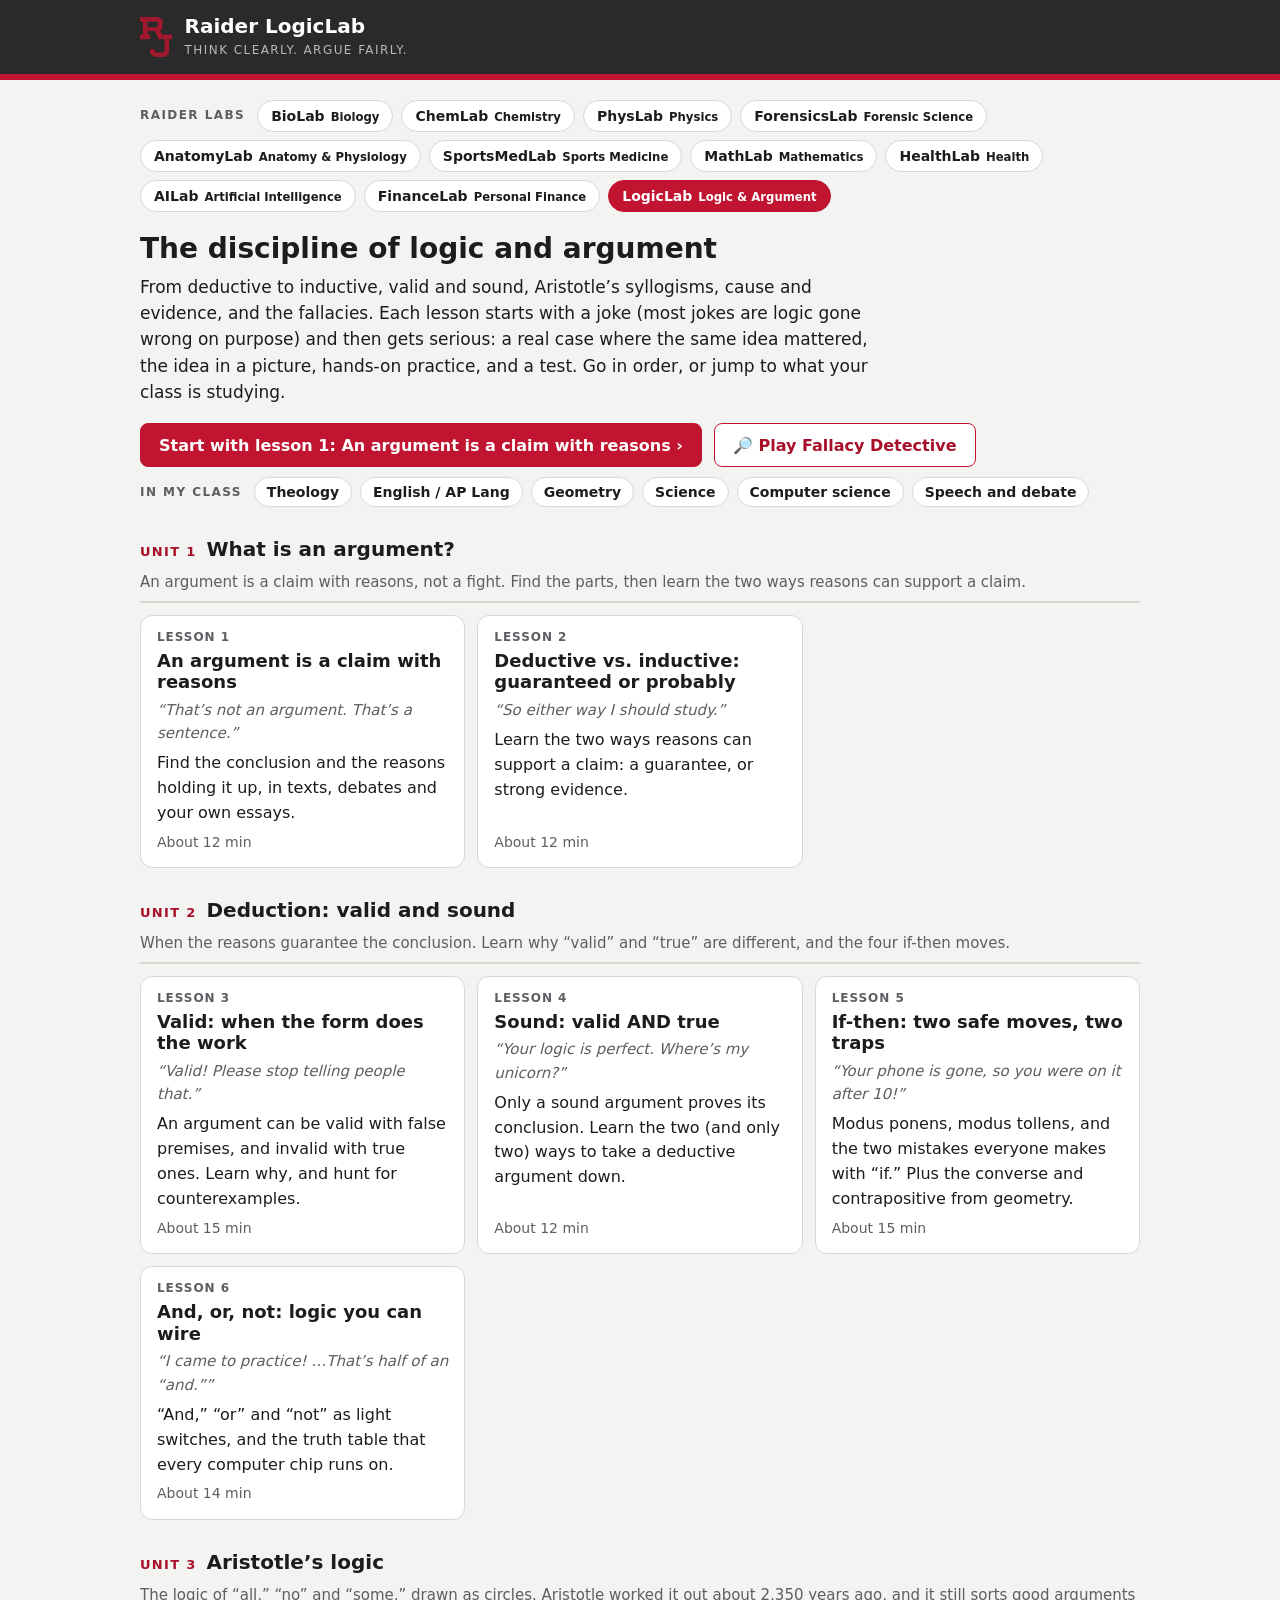
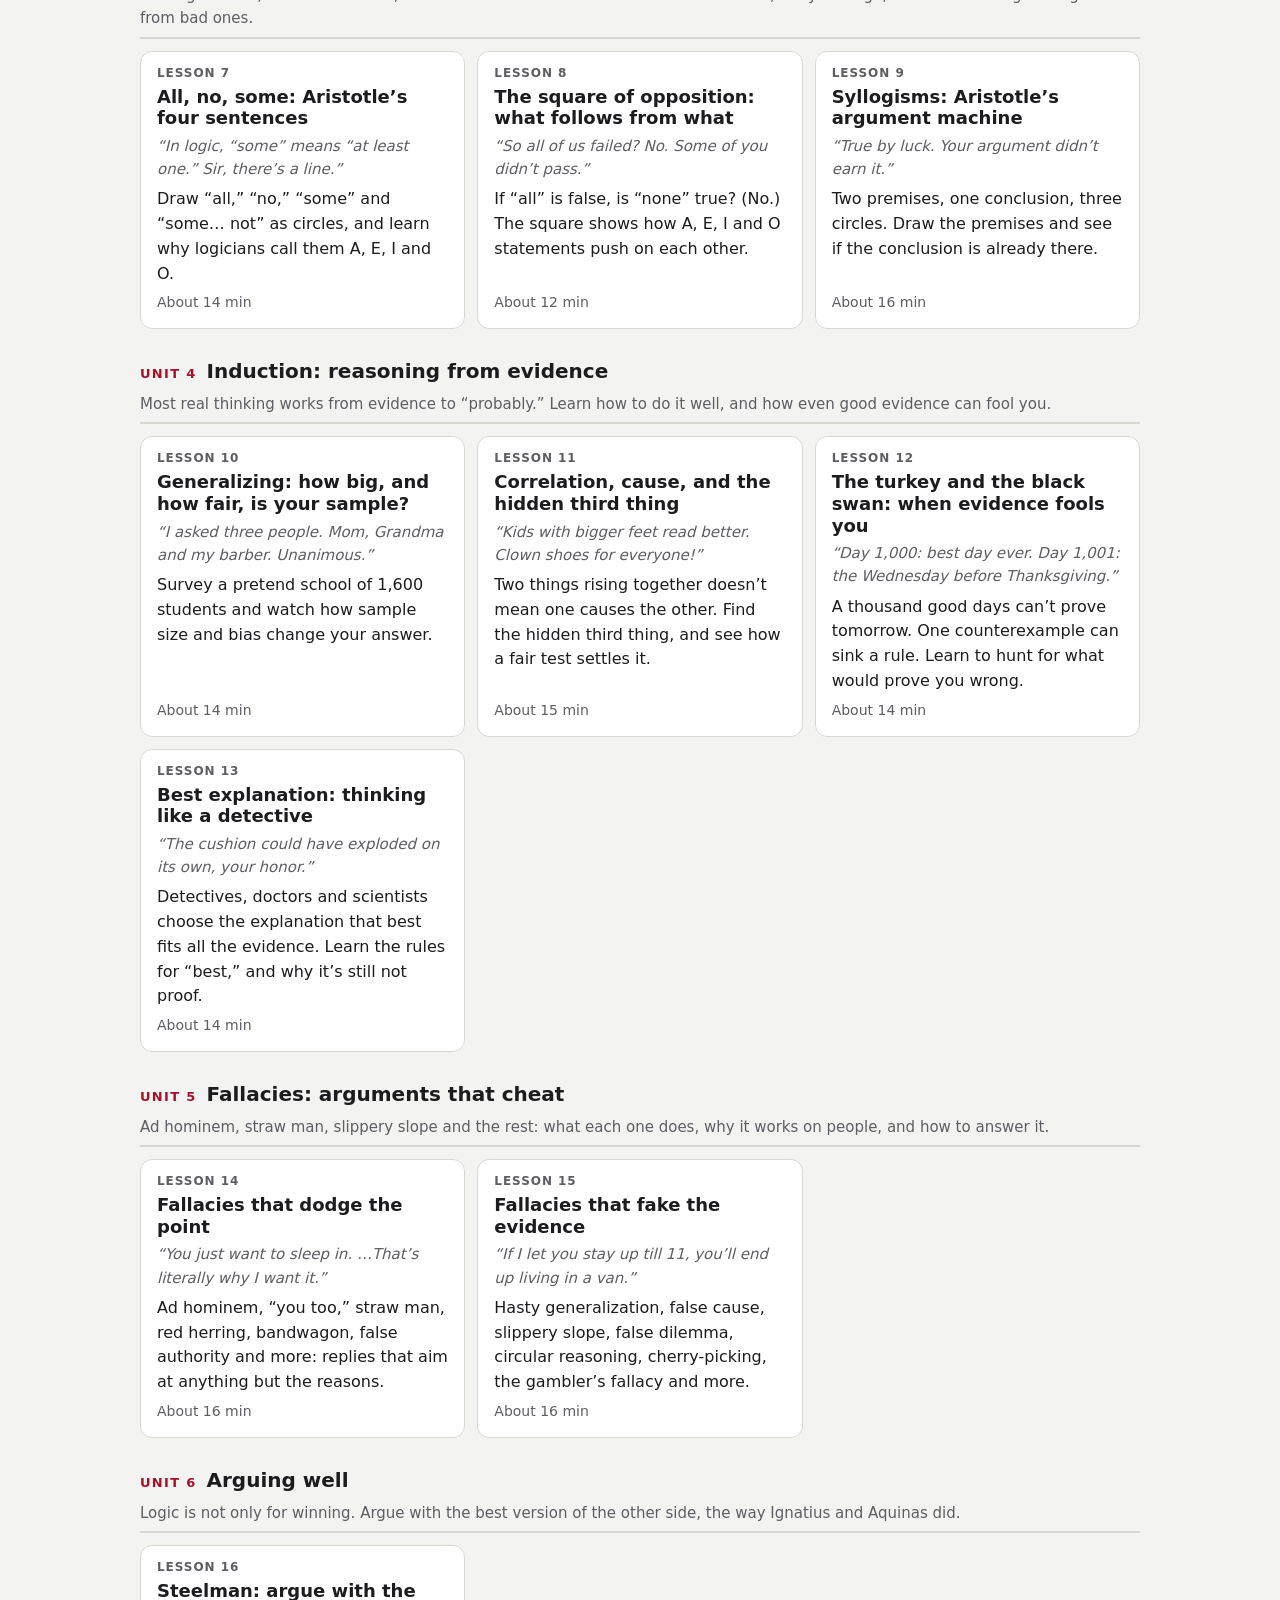
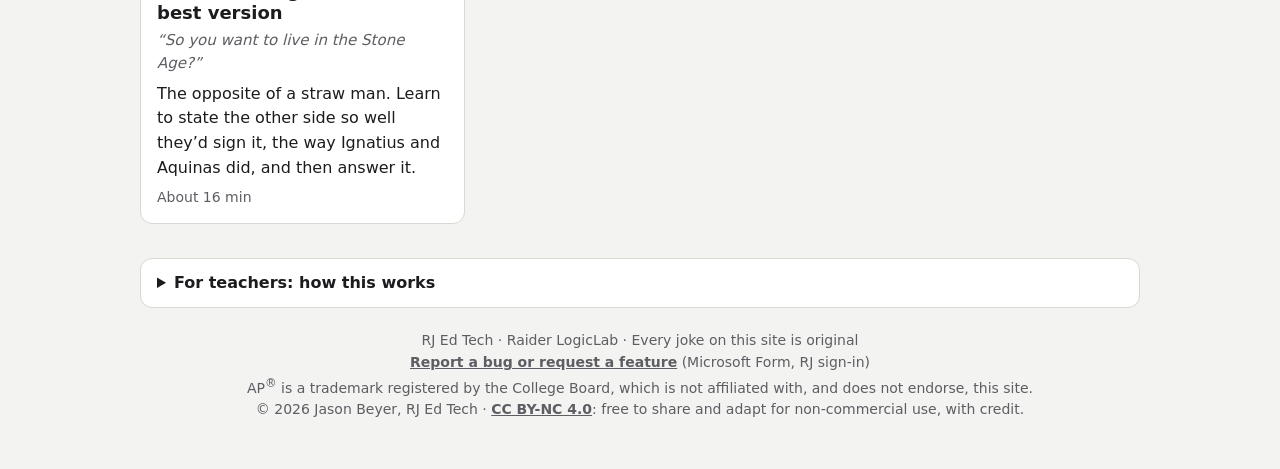
==== index.html @ 4950a5c8 "Raider LogicLab: 16 lessons in logic and argument, plus Fallacy Detective Deductive and inductive re" ====
<!DOCTYPE html>
<html lang="en">
<head>
<meta charset="utf-8">
<meta name="viewport" content="width=device-width, initial-scale=1, viewport-fit=cover">
<title>Raider LogicLab</title>
<meta name="description" content="Logic and argument for RJ students: deductive and inductive reasoning, validity and soundness, Aristotle's syllogisms, and the fallacies, each taught through an original joke.">
<link rel="icon" href="favicon.ico" sizes="any">
<link rel="icon" href="favicon.svg" type="image/svg+xml">
<link rel="apple-touch-icon" href="apple-touch-icon.png">
<link rel="stylesheet" href="kit/lesson-kit.css?v=202611191948">
<link rel="stylesheet" href="logic.css?v=202611191948">
</head>
<body>
<header class="rj-masthead">
  <div class="hl">
    <img class="rj-mark" src="[data-uri]" alt="RJ">
    <div>
      <h1><a href="./">Raider LogicLab</a></h1>
      <p class="tagline">Think clearly. Argue fairly.</p>
    </div>
  </div>
</header>
<main class="wrap">
<nav class="labs" aria-label="Raider Labs"><span class="labs-l">Raider Labs</span><a href="https://rjedtech.github.io/Raider-BioLab/">BioLab <small>Biology</small></a><a href="https://rjedtech.github.io/Raider-ChemLab/">ChemLab <small>Chemistry</small></a><a href="https://rjedtech.github.io/Raider-PhysLab/">PhysLab <small>Physics</small></a><a href="https://rjedtech.github.io/Raider-ForensicsLab/">ForensicsLab <small>Forensic Science</small></a><a href="https://rjedtech.github.io/Raider-AnatomyLab/">AnatomyLab <small>Anatomy &amp; Physiology</small></a><a href="https://rjedtech.github.io/Raider-SportsMedLab/">SportsMedLab <small>Sports Medicine</small></a><a href="https://rjedtech.github.io/Raider-MathLab/">MathLab <small>Mathematics</small></a><a href="https://rjedtech.github.io/Raider-HealthLab/">HealthLab <small>Health</small></a><a href="https://rjedtech.github.io/Raider-AILab/">AILab <small>Artificial Intelligence</small></a><a href="https://rjedtech.github.io/Raider-FinanceLab/">FinanceLab <small>Personal Finance</small></a><a href="https://rjedtech.github.io/Raider-LogicLab/" aria-current="page">LogicLab <small>Logic &amp; Argument</small></a></nav>
<section id="home">
  <div class="home-head">
    <h2>The discipline of logic and argument</h2>
    <p class="lede">From deductive to inductive, valid and sound, Aristotle’s syllogisms, cause and evidence, and the fallacies. Each lesson starts with a joke (most jokes are logic gone wrong on purpose) and then gets serious: a real case where the same idea mattered, the idea in a picture, hands-on practice, and a test. Go in order, or jump to what your class is studying.</p>
  </div>
  <div id="home-body"></div>
</section>
<details class="notes" id="notes">
  <summary>For teachers: how this works</summary>
  <div class="cols">
    <div>
      <h4>Every lesson has the same five parts</h4>
      <p><b>1. The joke</b> opens with a short original joke that is a logic mistake (or a logic trick) on purpose. <b>2. Learn it</b> shows the idea in a picture that changes with each step. <b>3. Try it</b> has students do it: take an argument apart, hunt for a counterexample, shade a Venn diagram, survey a pretend school. <b>4. Why it matters</b> shows where they will meet it, and where logic meets philosophy and theology. <b>5. Test yourself</b> ends with Copy for Canvas.</p>
      <h4>Order</h4>
      <p>The 16 lessons build on each other. Lessons 1–5 are the core; after that, units can be taught on their own. <b>Fallacy Detective</b> mixes every fallacy with real-looking group chats, ads and arguments, including cases that look like fallacies but aren’t.</p>
    </div>
    <div>
      <h4>Assign it in Canvas</h4>
      <p>Link a lesson (each has its own address, like <code>lesson.html#validity</code>) in a Canvas page or assignment. At the end of Test yourself, students press <b>Copy for Canvas</b> and paste their result into a text-entry assignment.</p>
      <h4>Supports</h4>
      <p>🔊 Read aloud and Aa Easier reading are at the top of every lesson. “😕 This confused me” explains it another way before it asks (anonymously) what was confusing.</p>
      <h4>Privacy</h4>
      <p>Everything runs in the browser. There are no logins, and no student data leaves the device. An anonymous page counter (no cookies, no names) records which lessons are opened.</p>
    </div>
  </div>
</details>
<p class="foot">RJ Ed Tech · Raider LogicLab · Every joke on this site is original<br><a href="https://forms.cloud.microsoft/Pages/ResponsePage.aspx?id=4SwuQZc-CEClZjjFdYLisQzihhIB-7hPp9L3AOSeJONUOVJaVTVMOE9YMFNSVVM3TUNOOFVQR1pYTi4u&amp;rc59cb41123d3497584d2ca10cb9e1c54=%22Raider%20LogicLab%22" target="_blank" rel="noopener">Report a bug or request a feature</a> (Microsoft Form, RJ sign-in)<br>AP<sup>®</sup> is a trademark registered by the College Board, which is not affiliated with, and does not endorse, this site.<br>© 2026 Jason Beyer, RJ Ed Tech · <a href="https://creativecommons.org/licenses/by-nc/4.0/" target="_blank" rel="license noopener">CC BY-NC 4.0</a>: free to share and adapt for non-commercial use, with credit.</p>
</main>
<script src="kit/lesson-kit.js?v=202611191948"></script>
<script src="logic.js?v=202611191948"></script>
<script src="tools.js?v=202611191948"></script>
<script src="fallacies.js?v=202611191948"></script>
<script src="units.js?v=202611191948"></script>
<script src="lessons/01-argument.js?v=202611191948"></script>
<script src="lessons/02-dedind.js?v=202611191948"></script>
<script src="lessons/03-validity.js?v=202611191948"></script>
<script src="lessons/04-soundness.js?v=202611191948"></script>
<script src="lessons/05-ifthen.js?v=202611191948"></script>
<script src="lessons/06-connectives.js?v=202611191948"></script>
<script src="lessons/07-categorical.js?v=202611191948"></script>
<script src="lessons/08-square.js?v=202611191948"></script>
<script src="lessons/09-syllogism.js?v=202611191948"></script>
<script src="lessons/10-sample.js?v=202611191948"></script>
<script src="lessons/11-cause.js?v=202611191948"></script>
<script src="lessons/12-blackswan.js?v=202611191948"></script>
<script src="lessons/13-bestexplanation.js?v=202611191948"></script>
<script src="lessons/14-relevance.js?v=202611191948"></script>
<script src="lessons/15-evidence.js?v=202611191948"></script>
<script src="lessons/16-steelman.js?v=202611191948"></script>
<script>LL.home("#home-body");</script>
<!-- Anonymous page-view count (GoatCounter, rjedtech.goatcounter.com): no cookies, no personal data, no form contents.
     Each lesson (#id) counts as its own page; anything after = or @ in the address is never sent.
     A visit through the school's Securly filter (?scrlybrkr in the address) adds ?sd = school device; nothing else about the visitor is sent. -->
<script>
window.goatcounter={no_onload:true};
(function(){var last=null,tries=0;
function route(){var h=(location.hash||'').slice(1).split(/[=@?&]/)[0].replace(/[^A-Za-z0-9_-]/g,'').slice(0,40);return location.pathname.replace(/index\.html$/,'')+(h?'#'+h:'')+(/scrlybrkr/.test(location.search)?'?sd':'');}
function go(){var p=route();if(p===last)return;var g=window.goatcounter;if(!g||typeof g.count!=='function'){if(tries++<40)setTimeout(go,250);return;}last=p;try{g.count({path:p});}catch(e){}}
window.addEventListener('hashchange',go);if(document.readyState==='complete')go();else window.addEventListener('load',go);})();
</script>
<script data-goatcounter="https://rjedtech.goatcounter.com/count" async src="//gc.zgo.at/count.js"></script>
</body>
</html>
---- kit/lesson-kit.css ----
/* Raider Labs Lesson Kit v1 · styles. Uses the lab's own colors when it has them (--line, --accent...), else these. */
:root{
  --lk-ink:var(--ink,#16202a);--lk-muted:var(--muted,#5b6773);--lk-line:var(--line,#d6dde4);
  --lk-bg:var(--bg,#f5f7f9);--lk-surface:var(--surface,#fff);--lk-accent:var(--accent,#0b6e78);
  --lk-accent-soft:var(--accent-soft,#dcefef);--lk-good:var(--good,#1f7a3e);--lk-bad:var(--bad,#b3261e);--lk-warm:var(--warn,#9a5b00);
  --lk-mono:var(--f-mono,ui-monospace,Menlo,Consolas,monospace);--lk-body:var(--f-body,system-ui,-apple-system,"Segoe UI",sans-serif);--lk-display:var(--f-display,var(--lk-body))}
.lk-card{border:1px solid var(--lk-line);border-radius:12px;background:var(--lk-surface);padding:16px 18px;display:flex;flex-direction:column;gap:10px}
.lk-card p,.lk-card h3,.lk-card h4{margin:0}
.lk-eyebrow{font:700 .74rem var(--lk-display);letter-spacing:.06em;text-transform:uppercase;color:var(--lk-accent)}
.lk-muted{color:var(--lk-muted)}
.lk-row{display:flex;flex-wrap:wrap;gap:8px;align-items:center}
.lk-btn{font:600 .95rem var(--lk-body);border:1.5px solid var(--lk-accent);background:var(--lk-accent);color:#fff;border-radius:8px;padding:9px 16px;cursor:pointer;min-height:40px}
.lk-btn.ghost{background:var(--lk-surface);color:var(--lk-accent)}.lk-btn.small{padding:6px 12px;font-size:.88rem;min-height:34px}
.lk-btn:disabled{opacity:.55;cursor:default}.lk-btn:focus-visible,.lk-choice:focus-visible,.lk-cf:focus-visible,.lk-chip:focus-visible,.lk-link:focus-visible,.lk-sup:focus-visible{outline:3px solid var(--lk-accent);outline-offset:2px}
.lk-link{background:none;border:0;color:var(--lk-accent);font:inherit;text-decoration:underline;cursor:pointer;padding:0}
.lk-sup{font:600 .85rem var(--lk-body);border:1px solid var(--lk-line);background:var(--lk-surface);color:var(--lk-ink);border-radius:999px;padding:6px 12px;cursor:pointer;margin:0 6px 6px 0}
.lk-sup[aria-pressed=true]{border-color:var(--lk-accent);background:var(--lk-accent-soft)}
html.lk-easy body{letter-spacing:.02em;word-spacing:.08em;line-height:1.75}html.lk-easy .lk-card p,html.lk-easy .lk-note{max-width:62ch}
.lk-dialog{max-width:560px;border:1px solid var(--lk-line);border-radius:12px;padding:20px}
/* help-first This confused me */
.lk-cf{font:600 .85rem var(--lk-body);border:1px solid var(--lk-line);background:var(--lk-surface);color:var(--lk-muted);border-radius:999px;padding:5px 12px;cursor:pointer}
.lk-cfhelp{margin-top:8px;border:1.5px solid var(--lk-accent);background:var(--lk-accent-soft);border-radius:10px;padding:12px 14px;display:flex;flex-direction:column;gap:8px}
.lk-cfhelp p{margin:0}.lk-cfwhy{display:flex;flex-wrap:wrap;gap:6px;align-items:center;border-top:1px dashed var(--lk-line);padding-top:8px;font-size:.9rem}
.lk-chip{font:600 .82rem var(--lk-body);border:1px solid var(--lk-line);background:var(--lk-surface);border-radius:999px;padding:4px 10px;cursor:pointer}
/* number boxes */
.lk-num{font:700 1rem var(--lk-mono);width:8.5em;padding:7px 9px;border:1.5px solid var(--lk-line);border-radius:8px}
/* road map strip */
.lk-strip{display:flex;flex-wrap:wrap;align-items:stretch;gap:6px;border:1px solid var(--lk-line);border-radius:10px;padding:10px;background:var(--lk-bg)}
.lk-rs{flex:1 1 88px;min-width:84px;display:flex;flex-direction:column;align-items:center;gap:2px;padding:8px 6px;border-radius:8px;border:1.5px dashed var(--lk-line);background:var(--lk-surface);text-align:center}
.lk-rs.c{background:var(--lk-accent-soft)}.lk-rs.got{border-style:solid;border-color:var(--lk-good)}.lk-rs.now{border:2.5px solid var(--lk-accent);box-shadow:0 0 0 3px var(--lk-accent-soft)}
.lk-rsi{font-size:1.2rem;line-height:1}.lk-rsv{font:700 1rem var(--lk-mono)}.lk-rsu{font:600 .74rem var(--lk-mono);color:var(--lk-muted)}
.lk-rsb{display:block;width:100%;height:7px;border-radius:4px;background:var(--lk-line);overflow:hidden;margin-top:3px}.lk-rsb i{display:block;height:100%;background:var(--lk-warm)}
.lk-ra{display:flex;flex-direction:column;align-items:center;justify-content:center;flex:0 0 auto;min-width:46px}.lk-ra span{font:600 .72rem var(--lk-mono);color:var(--lk-muted);white-space:nowrap}.lk-ra b{font-size:1.2rem;color:var(--lk-muted)}
@media (max-width:560px){.lk-ra{min-width:30px}.lk-ra span{font-size:.66rem}.lk-rs{flex-basis:70px;min-width:68px}}
.lk-note{font-size:.92rem;margin:6px 0 0}
/* bars */
.lk-bars{display:flex;flex-direction:column;gap:6px}
.lk-brow{display:grid;grid-template-columns:4.6em 1fr;gap:8px;align-items:center}.lk-brow[hidden]{display:none}.lk-bl{font:700 .85rem var(--lk-display);color:var(--lk-muted)}
.lk-btrack{height:28px}.lk-bfill{display:flex;height:100%;border-radius:6px;overflow:hidden;border:1px solid var(--lk-line);min-width:3em;transition:width .6s}
.lk-bfill i{font:600 .76rem var(--lk-mono);font-style:normal;display:flex;align-items:center;justify-content:center;white-space:nowrap;overflow:hidden;color:#122;min-width:0}
/* stepper */
.lk-stepper{border:1px solid var(--lk-line);border-radius:10px;padding:10px 12px;background:var(--lk-bg);display:flex;flex-direction:column;gap:8px}
.lk-stage svg{width:100%;height:auto;display:block;max-width:680px;margin:0 auto}
.lk-stage .lk-focus{filter:drop-shadow(0 0 5px #f2b705) drop-shadow(0 0 2px #f2b705)}
.lk-steplabel{font-size:.95rem}.lk-tally{display:flex;flex-wrap:wrap;gap:6px 18px;font-size:.92rem}.lk-tally:empty{display:none}
/* why care, world */
.lk-whycare{border-left:4px solid var(--lk-accent);background:var(--lk-accent-soft);padding:10px 14px;border-radius:0 8px 8px 0;max-width:76ch}
.lk-world{display:grid;grid-template-columns:repeat(auto-fit,minmax(210px,1fr));gap:10px}
.lk-wcard{border:1px solid var(--lk-line);border-radius:10px;padding:12px;background:var(--lk-bg);display:flex;flex-direction:column;gap:6px}
.lk-wi{font-size:1.5rem;line-height:1}.lk-src{font-size:.8rem;color:var(--lk-muted)}
/* test yourself */
.lk-q{font-size:1.05rem}.lk-choices{display:flex;flex-direction:column;gap:6px}
.lk-choice{text-align:left;font:500 .98rem var(--lk-body);border:1.5px solid var(--lk-line);background:var(--lk-surface);border-radius:8px;padding:9px 12px;cursor:pointer;color:var(--lk-ink)}
.lk-choice.ok{border-color:var(--lk-good);background:#e7f4ea}.lk-choice.no{border-color:var(--lk-bad);background:#fbeaea}.lk-choice:disabled{cursor:default}
.lk-msg.ok{color:var(--lk-good)}.lk-msg.no{color:var(--lk-bad)}.lk-hint{border-left:3px solid var(--lk-warm);padding-left:10px}
@media (prefers-reduced-motion:reduce){.lk-bfill{transition:none}}
.lk-cvh{margin:10px 0 4px}.lk-cvn{display:flex;gap:8px;align-items:center;font-weight:600}.lk-cvn input{font:inherit;padding:4px 8px;border:1px solid var(--line,#ccc);border-radius:6px;background:transparent;color:inherit}.lk-cmsg{margin:6px 0 0;font-size:14px}
---- logic.css ----
/* Raider LogicLab · RJ Ed Tech · styles (Nov 2026)
   Same masthead, Raider Labs menu, fonts and theme colors as the other Raider Labs sites. */
:root{
  --bg:#f3f3f1; --card:#ffffff; --card2:#f7f7f5; --fg:#1c1c1f; --muted:#5d5d63; --line:#d8d8d3;
  --rj:#C11430; --rj-ink:#a8102a; --focus:#1f6feb; --good:#1b7339; --bad:#b3261e;
  --warn:#c27a00; --warn-ink:#6e4300; --warn-bg:#fff4dc;
  --font:"Segoe UI",system-ui,-apple-system,Roboto,"Helvetica Neue",Arial,sans-serif;
  --mono:"IBM Plex Mono",ui-monospace,Consolas,Menlo,monospace;
  /* drawing colors */
  --v-s:#2d6bd2; --v-s-fill:rgba(45,107,210,.10);
  --v-p:#d35a12; --v-p-fill:rgba(211,90,18,.10);
  --v-m:#1b8a5a; --v-m-fill:rgba(27,138,90,.10);
  --v-shade:#8b8b93; --v-x:#C11430; --v-ink:#26262b; --v-soft:#62626a;
  --ok-bg:#e3f2e7; --no-bg:#fbe4e2; --hl:#ffd23f;
  /* lesson kit picks these up */
  --ink:var(--fg); --surface:var(--card); --accent:#a8102a; --accent-soft:#fbe9ec;
  color-scheme:light;
}
@media (prefers-color-scheme: dark){:root:not([data-theme="light"]){
  --bg:#15161a; --card:#1d1f24; --card2:#24272d; --fg:#ececef; --muted:#a2a2aa; --line:#353840;
  --rj-ink:#ed516a; --focus:#6ea8ff; --good:#5cc27f; --bad:#f2827a; --warn:#f2b24c; --warn-ink:#f7cd86; --warn-bg:#33281a;
  --v-s:#6ea8ff; --v-s-fill:rgba(110,168,255,.14); --v-p:#ff9a45; --v-p-fill:rgba(255,154,69,.14); --v-m:#5cc27f; --v-m-fill:rgba(92,194,127,.14);
  --v-shade:#6b6d76; --v-x:#ff6b81; --v-ink:#ececef; --v-soft:#a2a2aa; --ok-bg:#16301f; --no-bg:#3d1b19; --hl:#ffd23f;
  --accent:#ed516a; --accent-soft:#3a1d24; color-scheme:dark}}
:root[data-theme="dark"]{
  --bg:#15161a; --card:#1d1f24; --card2:#24272d; --fg:#ececef; --muted:#a2a2aa; --line:#353840;
  --rj-ink:#ed516a; --focus:#6ea8ff; --good:#5cc27f; --bad:#f2827a; --warn:#f2b24c; --warn-ink:#f7cd86; --warn-bg:#33281a;
  --v-s:#6ea8ff; --v-s-fill:rgba(110,168,255,.14); --v-p:#ff9a45; --v-p-fill:rgba(255,154,69,.14); --v-m:#5cc27f; --v-m-fill:rgba(92,194,127,.14);
  --v-shade:#6b6d76; --v-x:#ff6b81; --v-ink:#ececef; --v-soft:#a2a2aa; --ok-bg:#16301f; --no-bg:#3d1b19; --hl:#ffd23f;
  --accent:#ed516a; --accent-soft:#3a1d24; color-scheme:dark}

*{box-sizing:border-box}
[hidden]{display:none!important}
html{-webkit-text-size-adjust:100%}
body{margin:0;background:var(--bg);color:var(--fg);font:16px/1.55 var(--font);padding:0 max(16px,env(safe-area-inset-right,0px)) 48px max(16px,env(safe-area-inset-left,0px))}
a{color:var(--rj-ink)}
h1,h2,h3,h4{line-height:1.2;margin:0}
p{margin:0}
.wrap{max-width:1000px;margin:0 auto}
button{font-family:inherit}
:focus-visible{outline:3px solid var(--focus);outline-offset:2px}
.muted{color:var(--muted)}
.small{font-size:14px}

/* ---------- masthead (Raider Observation Console style) ---------- */
.rj-masthead{position:relative;isolation:isolate;display:flex;align-items:center;gap:14px;color:#fff;
  width:100vw;margin:0 calc(50% - 50vw) 26px;padding:14px max(20px,calc((100vw - 1000px)/2))}
.rj-masthead::before{content:"";position:absolute;z-index:-1;inset:-64px 0 -6px 0;background:#2a2a2a;border-bottom:6px solid #C11430}
.rj-masthead .hl{display:flex;align-items:center;gap:13px;min-width:0}
.rj-masthead .rj-mark{height:40px;width:auto;display:block;flex-shrink:0}
.rj-masthead h1{font-size:20px;font-weight:700;color:#fff;margin:0}
.rj-masthead h1 a{color:#fff;text-decoration:none}
.rj-masthead .tagline{color:#b8b8b8;font-size:12px;letter-spacing:.12em;text-transform:uppercase;margin-top:3px}

/* ---------- Raider Labs menu ---------- */
.labs{display:flex;flex-wrap:wrap;align-items:center;gap:8px;margin:0 0 20px}
.labs-l{font-size:12px;font-weight:700;letter-spacing:.12em;text-transform:uppercase;color:var(--muted);margin-right:4px}
.labs a{display:inline-flex;align-items:baseline;gap:6px;padding:6px 13px;border:1px solid var(--line);border-radius:999px;background:var(--card);color:var(--fg);text-decoration:none;font-weight:700;font-size:14px;line-height:1.3}
.labs a:hover{border-color:var(--rj)}
.labs a[aria-current=page]{background:var(--rj);border-color:var(--rj);color:#fff}

/* ---------- home ---------- */
.home-head h2{font-size:28px;margin-bottom:8px}
.home-head .lede{font-size:17px;max-width:70ch}
.start{display:flex;flex-wrap:wrap;gap:12px;align-items:center;margin:18px 0 8px}
.btn{display:inline-flex;align-items:center;gap:6px;font:600 16px var(--font);border:1.5px solid var(--rj);background:var(--rj);color:#fff;border-radius:8px;padding:10px 18px;cursor:pointer;text-decoration:none;min-height:44px}
.btn.ghost{background:var(--card);color:var(--rj-ink)}
.btn.sm{font-size:14px;padding:6px 12px;min-height:36px}
.btn:disabled,.btn[aria-disabled=true]{opacity:.5;cursor:default}
.unit{margin-top:30px}
.unit-h{display:flex;align-items:baseline;gap:10px;flex-wrap:wrap;border-bottom:2px solid var(--line);padding-bottom:6px;margin-bottom:12px}
.unit-h h3{font-size:20px}
.unit-h .n{font:700 13px var(--font);letter-spacing:.1em;text-transform:uppercase;color:var(--rj-ink)}
.unit-h p{color:var(--muted);font-size:15px;flex-basis:100%}
.cards{display:grid;grid-template-columns:repeat(auto-fill,minmax(280px,1fr));gap:12px}
.card{display:flex;flex-direction:column;gap:6px;border:1px solid var(--line);border-radius:12px;background:var(--card);padding:14px 16px;color:var(--fg);text-decoration:none;position:relative}
.card:hover{border-color:var(--rj)}
.card .k{font:700 12px var(--font);letter-spacing:.08em;text-transform:uppercase;color:var(--muted)}
.card h4{font-size:18px}
.card .joke{font-style:italic;color:var(--muted);font-size:15px}
.card .meta{font-size:14px;color:var(--muted);margin-top:auto}
.card .done{position:absolute;top:12px;right:14px;font:700 13px var(--font);color:var(--good)}
.feature{display:flex;gap:14px;align-items:center;border:2px solid var(--rj);border-radius:14px;background:var(--card);padding:14px 18px;text-decoration:none;color:var(--fg);margin-top:18px}
.feature .big{font-size:38px;line-height:1}
.feature b{font-size:18px}
.paths{display:flex;flex-wrap:wrap;gap:8px;margin-top:10px}
.chip{font:600 14px var(--font);border:1px solid var(--line);background:var(--card);color:var(--fg);border-radius:999px;padding:6px 12px;cursor:pointer}
.chip[aria-pressed=true]{background:var(--fg);color:var(--bg);border-color:var(--fg)}
.card.dim{opacity:.35}
.notes{margin-top:34px;border:1px solid var(--line);border-radius:12px;background:var(--card);padding:12px 16px}
.notes summary{cursor:pointer;font-weight:700}
.notes .cols{display:grid;grid-template-columns:repeat(auto-fit,minmax(280px,1fr));gap:18px;margin-top:10px}
.notes h4{margin:12px 0 4px;font-size:16px}
.notes p,.notes li{font-size:15px}
.foot{margin-top:22px;font-size:14px;color:var(--muted);text-align:center}
.foot a{color:inherit;font-weight:600}

/* ---------- lesson page ---------- */
.lnav{position:sticky;top:0;z-index:5;background:var(--bg);padding:8px 0;border-bottom:1px solid var(--line);margin-bottom:16px}
.lnav ol{list-style:none;margin:0;padding:0;display:flex;gap:6px;overflow-x:auto;scrollbar-width:thin}
.lnav button{white-space:nowrap;font:600 14px var(--font);border:1px solid var(--line);background:var(--card);color:var(--fg);border-radius:999px;padding:6px 12px;cursor:pointer}
.lnav button[aria-current=step]{background:var(--rj);border-color:var(--rj);color:#fff}
.lnav button.seen::after{content:" ✓";color:var(--good)}
.lnav button[aria-current=step].seen::after{color:#fff}
.lhead{display:flex;flex-direction:column;gap:6px;margin-bottom:6px}
.lhead .eyebrow{font:700 13px var(--font);letter-spacing:.1em;text-transform:uppercase;color:var(--rj-ink)}
.lhead h2{font-size:28px}
.lhead .goal{font-size:17px;color:var(--muted);max-width:70ch}
.back{font-size:15px;font-weight:600;text-decoration:none}
.sup{margin-top:4px}
.part{display:flex;flex-direction:column;gap:14px}
.part>h3{font-size:22px}
.part .lead{max-width:70ch}
.panel{border:1px solid var(--line);border-radius:12px;background:var(--card);padding:16px 18px;display:flex;flex-direction:column;gap:10px}
.partnext{display:flex;gap:10px;flex-wrap:wrap;justify-content:space-between;margin-top:8px}

/* the joke, as a comic strip */
.strip{display:flex;flex-direction:column;gap:10px;max-width:720px}
.say{display:flex;gap:10px;align-items:flex-end;opacity:0;transform:translateY(8px);transition:opacity .35s,transform .35s}
.say.on{opacity:1;transform:none}
.say.r{flex-direction:row-reverse}
.who{flex:0 0 auto;width:44px;height:44px;border-radius:50%;display:flex;align-items:center;justify-content:center;font:700 13px var(--font);color:#fff;text-align:center;line-height:1.05}
.bub{position:relative;background:var(--card);border:1.5px solid var(--line);border-radius:16px;padding:9px 13px;max-width:560px}
.bub .nm{display:block;font:700 12px var(--font);letter-spacing:.06em;text-transform:uppercase;color:var(--muted)}
.say.r .bub{background:var(--card2)}
.narr{font-style:italic;color:var(--muted);padding-left:54px;opacity:0;transition:opacity .35s}
.narr.on{opacity:1}
.gotit{border-left:5px solid var(--rj);background:var(--card);padding:12px 16px;border-radius:0 10px 10px 0;display:flex;flex-direction:column;gap:6px;max-width:72ch}
.gotit .t{font:700 13px var(--font);letter-spacing:.08em;text-transform:uppercase;color:var(--rj-ink)}
@media (prefers-reduced-motion:reduce){.say,.narr{transition:none}}

/* Learn it scene */
.scene{border:1px solid var(--line);border-radius:12px;background:var(--card);overflow:hidden}
.scene .stage{background:var(--card2);padding:10px;display:flex;justify-content:center}
.scene .stage svg{width:100%;max-width:720px;height:auto;display:block}
.scene .cap{padding:14px 18px;display:flex;flex-direction:column;gap:8px;border-top:1px solid var(--line)}
.scene .stepno{font:700 13px var(--font);letter-spacing:.08em;text-transform:uppercase;color:var(--muted)}
.scene .cap h4{font-size:19px}
.scene .see,.scene .why{max-width:70ch}
.scene .see b.k,.scene .why b.k{font-size:14px;letter-spacing:.06em;text-transform:uppercase;color:var(--muted);margin-right:4px}
.scene .term{border:1px dashed var(--line);border-radius:8px;padding:8px 12px;font-size:15px;background:var(--card2)}
.scene .bar{display:flex;gap:8px;flex-wrap:wrap;align-items:center;padding:0 18px 14px}
.scene .dots{display:flex;gap:5px;margin-left:auto}
.scene .dots i{width:10px;height:10px;border-radius:50%;background:var(--line)}
.scene .dots i.on{background:var(--rj)}
.deep{border:1px solid var(--line);border-radius:10px;background:var(--card);padding:10px 14px}
.deep summary{cursor:pointer;font-weight:700}
.deep p{margin-top:6px;max-width:70ch}

/* svg drawing classes (theme aware) */
.sv text{font-family:var(--font);fill:var(--v-ink)}
.sv .lbl{font-size:21px;font-weight:700}
.sv .lbl-m{font-size:19px}
.sv .lbl-s{font-size:18px;fill:var(--v-soft)}
.sv .tag{font-size:16px;font-weight:700;letter-spacing:.08em}
.sv .mono{font-family:var(--mono)}
.sv .cS{fill:var(--v-s-fill);stroke:var(--v-s);stroke-width:3}
.sv .cP{fill:var(--v-p-fill);stroke:var(--v-p);stroke-width:3}
.sv .cM{fill:var(--v-m-fill);stroke:var(--v-m);stroke-width:3}
.sv .tS{fill:var(--v-s)!important}.sv .tP{fill:var(--v-p)!important}.sv .tM{fill:var(--v-m)!important}
.sv .shade{fill:var(--v-shade)}
.sv .xmark{stroke:var(--v-x);stroke-width:5;stroke-linecap:round}
.sv .xdot{fill:var(--v-x)}
.sv .ink{stroke:var(--v-ink);fill:none;stroke-width:2.5}
.sv .inkf{fill:var(--v-ink)}
.sv .soft{stroke:var(--v-soft);fill:none;stroke-width:2;stroke-dasharray:6 5}
.sv .box{fill:var(--card);stroke:var(--line);stroke-width:2}
.sv .boxhl{fill:var(--card);stroke:var(--rj);stroke-width:3}
.sv .okf{fill:var(--good)}.sv .nof{fill:var(--bad)}.sv .okt{fill:var(--good)!important}.sv .not{fill:var(--bad)!important}
.sv .okst{stroke:var(--good)}.sv .nost{stroke:var(--bad)}
.sv .rj{fill:var(--rj)}.sv .rjst{stroke:var(--rj)}
.sv .warnf{fill:var(--warn)}
.sv .bgc{fill:var(--card)}
.sv .lk-focus{filter:drop-shadow(0 0 6px var(--hl)) drop-shadow(0 0 2px var(--hl))}

/* Try it */
.try{display:flex;flex-direction:column;gap:12px}
.qbox{border:1px solid var(--line);border-radius:12px;background:var(--card);padding:14px 16px;display:flex;flex-direction:column;gap:10px}
.qbox .k{font:700 13px var(--font);letter-spacing:.08em;text-transform:uppercase;color:var(--muted)}
.opts{display:flex;flex-wrap:wrap;gap:8px}
.opt{font:600 15px var(--font);border:1.5px solid var(--line);background:var(--card);color:var(--fg);border-radius:10px;padding:9px 14px;cursor:pointer;text-align:left;min-height:44px}
.opt:hover{border-color:var(--rj)}
.opt.ok{border-color:var(--good);background:var(--ok-bg)}
.opt.no{border-color:var(--bad);background:var(--no-bg)}
.opt[aria-pressed=true]{border-color:var(--fg);box-shadow:inset 0 0 0 1px var(--fg)}
.opt:disabled{cursor:default}
.fb{padding:9px 13px;border-radius:8px;max-width:72ch}
.fb.ok{background:var(--ok-bg)}.fb.no{background:var(--no-bg)}.fb.info{background:var(--card2);border:1px solid var(--line)}
.sent{display:block;width:100%;text-align:left;font:16px/1.45 var(--font);border:1.5px solid var(--line);background:var(--card);color:var(--fg);border-radius:10px;padding:9px 12px;cursor:pointer}
.sent .tag{display:inline-block;font:700 12px var(--font);letter-spacing:.06em;text-transform:uppercase;border-radius:6px;padding:2px 7px;margin-right:8px;background:var(--card2);color:var(--muted)}
.sent.c .tag{background:var(--rj);color:#fff}.sent.p .tag{background:var(--v-s);color:#fff}.sent.n .tag{background:var(--v-shade);color:#fff}
.sent.c{border-color:var(--rj)}.sent.p{border-color:var(--v-s)}
.sent.wrong{box-shadow:0 0 0 3px var(--bad)}
.sents{display:flex;flex-direction:column;gap:8px}
.legend{display:flex;flex-wrap:wrap;gap:10px;font-size:14px;color:var(--muted)}
.score{font:700 15px var(--font)}
.sel{font:16px var(--font);padding:7px 10px;border:1.5px solid var(--line);border-radius:8px;background:var(--card);color:var(--fg);min-height:40px;max-width:100%}
.formrow{display:flex;flex-wrap:wrap;gap:8px;align-items:center}
.lights{display:grid;grid-template-columns:auto 1fr;gap:6px 10px;align-items:center}
.light{display:inline-flex;align-items:center;justify-content:center;min-width:64px;font:700 14px var(--font);border-radius:999px;padding:3px 10px;color:#fff}
.light.t{background:var(--good)}.light.f{background:var(--bad)}.light.u{background:var(--v-shade)}
table.tt{border-collapse:collapse;font:15px var(--mono)}
table.tt th,table.tt td{border:1px solid var(--line);padding:5px 12px;text-align:center}
table.tt th{background:var(--card2);font-family:var(--font)}
table.tt tr.now td{outline:3px solid var(--hl);outline-offset:-3px}
table.tt td.T{color:var(--good);font-weight:700}table.tt td.F{color:var(--bad);font-weight:700}
.bubbles{display:flex;flex-direction:column;gap:8px}
textarea.ta{width:100%;font:16px/1.45 var(--font);border:1.5px solid var(--line);border-radius:8px;padding:8px 10px;background:var(--card);color:var(--fg);min-height:80px}
.grid2{display:grid;grid-template-columns:auto 1fr 1fr;gap:6px;max-width:560px}
.grid2 .h{font:700 13px var(--font);text-align:center;color:var(--muted);align-self:end}
.grid2 .rh{font:700 13px var(--font);color:var(--muted);align-self:center;text-align:right}
.cell{border:2px solid var(--line);border-radius:10px;background:var(--card);padding:8px;min-height:64px;cursor:pointer;font:600 15px var(--font);color:var(--fg)}
.cell.sound{border-color:var(--good)}
.cell.ok{background:var(--ok-bg);border-color:var(--good)}.cell.no{background:var(--no-bg);border-color:var(--bad)}

/* world, border and meet cards */
.meets{display:grid;grid-template-columns:repeat(auto-fit,minmax(240px,1fr));gap:10px}
.meet{border:1px solid var(--line);border-radius:12px;background:var(--card);padding:12px 14px;display:flex;flex-direction:column;gap:5px}
.meet .i{font-size:26px;line-height:1}
.meet h4{font-size:16px}
.meet p{font-size:15px}
.border{border:1.5px solid var(--v-m);border-radius:12px;background:var(--card);padding:12px 16px;display:flex;flex-direction:column;gap:6px}
.border .t{font:700 13px var(--font);letter-spacing:.08em;text-transform:uppercase;color:var(--v-m)}
.terms{display:grid;grid-template-columns:repeat(auto-fit,minmax(240px,1fr));gap:8px}
.terms div{border:1px solid var(--line);border-radius:10px;padding:8px 12px;background:var(--card);font-size:15px}

/* fallacy detective */
.fd-top{display:flex;flex-wrap:wrap;gap:10px;align-items:center;justify-content:space-between}
.chat{display:flex;flex-direction:column;gap:8px;background:var(--card2);border:1px solid var(--line);border-radius:12px;padding:12px}
.chat .m{max-width:85%;background:var(--card);border:1px solid var(--line);border-radius:14px;padding:7px 12px}
.chat .m.me{align-self:flex-end;background:var(--accent-soft)}
.chat .m .nm{display:block;font:700 12px var(--font);color:var(--muted)}
.chat .ctx{font-size:14px;color:var(--muted);text-align:center}
.ficon{font-size:22px;margin-right:6px}

@media (max-width:560px){
  .rj-masthead h1{font-size:18px}
  .home-head h2,.lhead h2{font-size:24px}
  .who{width:38px;height:38px;font-size:12px}
  .narr{padding-left:48px}
  .scene .cap{padding:12px 14px}
  .scene .bar{padding:0 14px 12px}
  .grid2{grid-template-columns:auto 1fr 1fr;font-size:14px}
  .cell{font-size:14px;min-height:54px}
}
html.lk-easy body{letter-spacing:.03em;word-spacing:.1em;line-height:1.8}
html.lk-easy .see,html.lk-easy .why,html.lk-easy .bub{max-width:60ch}
html.lk-easy em,html.lk-easy i{font-style:normal}
@media print{.rj-masthead,.lnav,.labs,.foot,.partnext{display:none}}
@media (max-width:560px){.labs a small{display:none}.labs{gap:6px}.labs a{padding:5px 11px}}
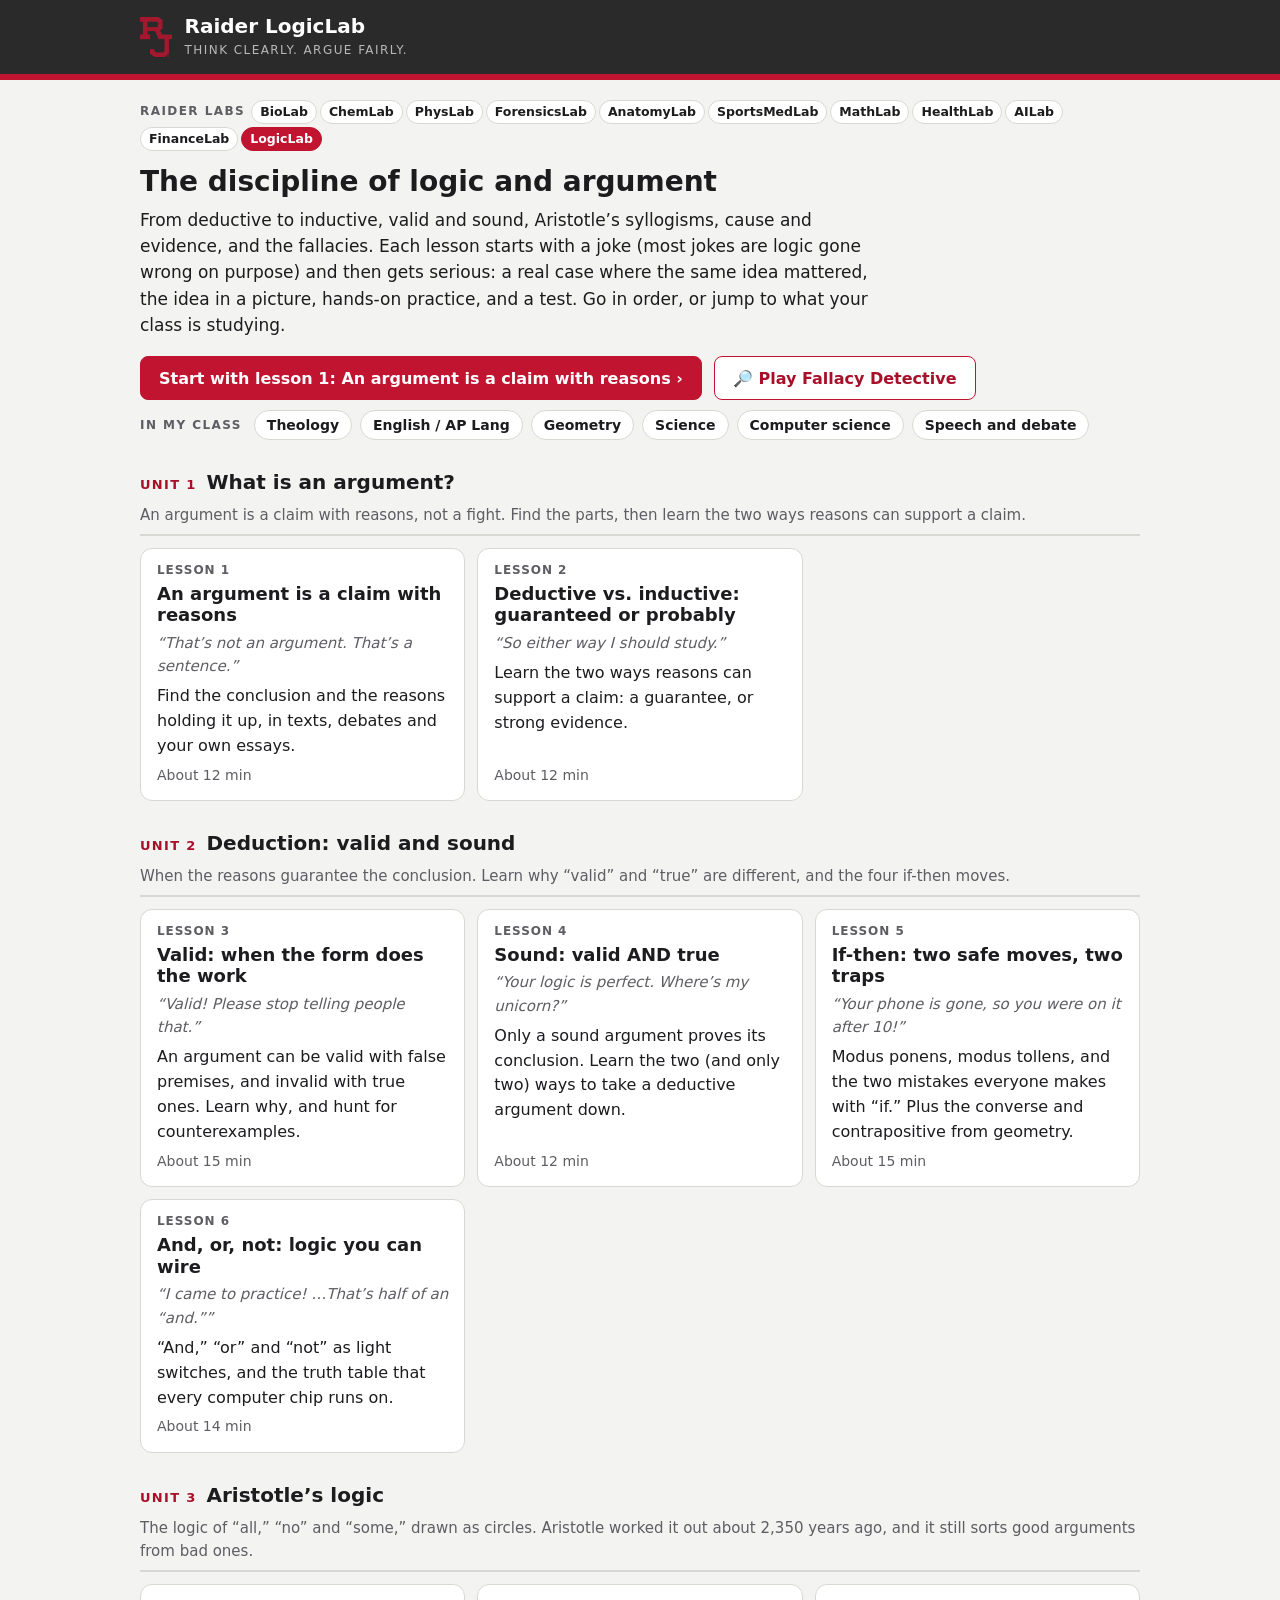
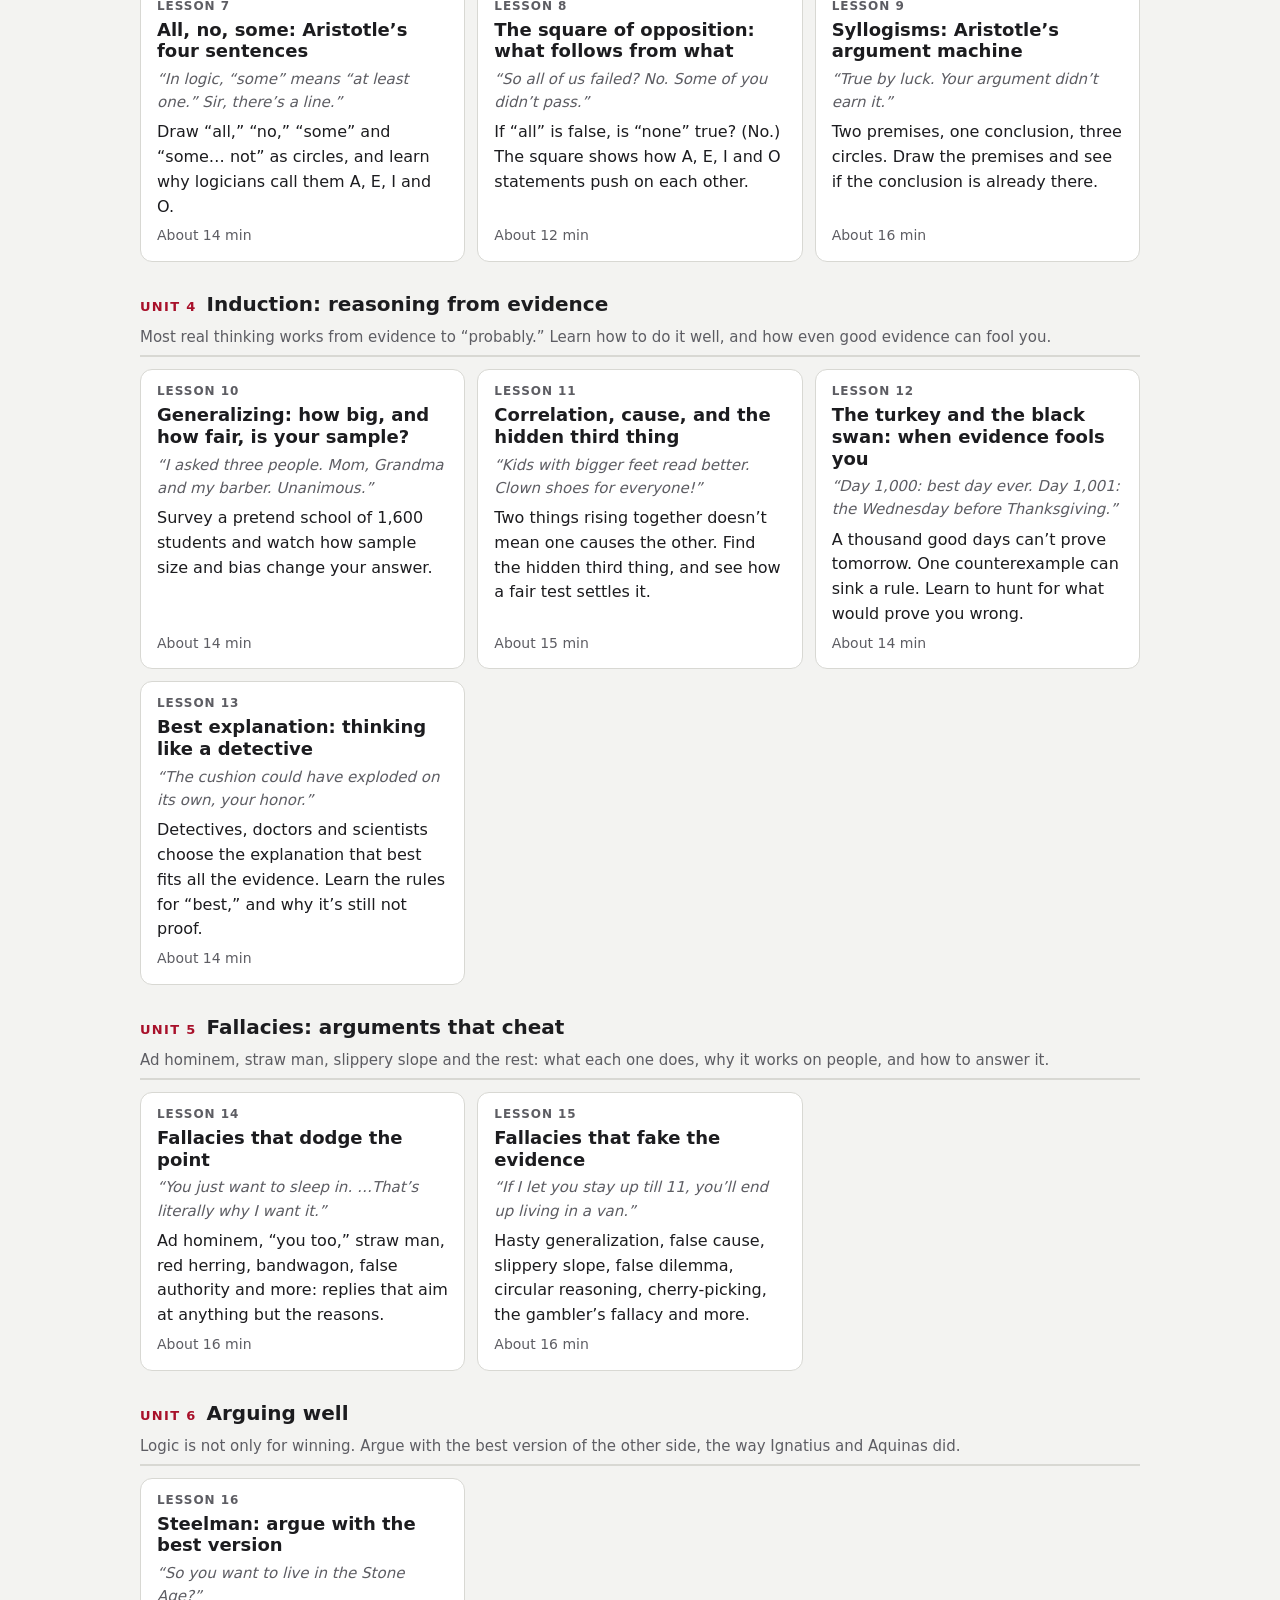
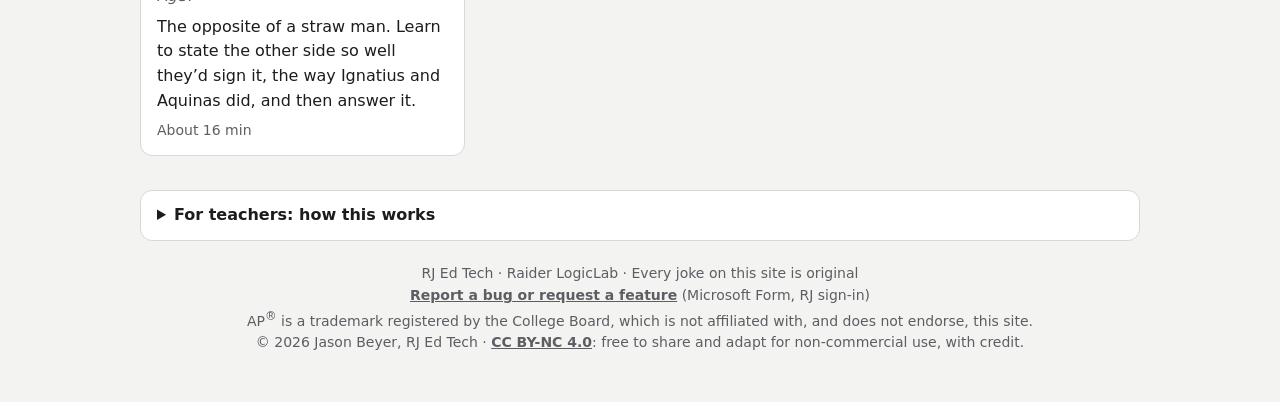
==== commit 7d33a57a: "Home page: first tools show on a laptop screen The Raider Labs switcher is one compact row (each sub" ====
--- a/index.html
+++ b/index.html
@@ -9,7 +9,7 @@
 <link rel="icon" href="favicon.svg" type="image/svg+xml">
 <link rel="apple-touch-icon" href="apple-touch-icon.png">
 <link rel="stylesheet" href="kit/lesson-kit.css?v=202611191948">
-<link rel="stylesheet" href="logic.css?v=202611191948">
+<link rel="stylesheet" href="logic.css?v=202611240300">
 </head>
 <body>
 <header class="rj-masthead">
@@ -22,7 +22,7 @@
   </div>
 </header>
 <main class="wrap">
-<nav class="labs" aria-label="Raider Labs"><span class="labs-l">Raider Labs</span><a href="https://rjedtech.github.io/Raider-BioLab/">BioLab <small>Biology</small></a><a href="https://rjedtech.github.io/Raider-ChemLab/">ChemLab <small>Chemistry</small></a><a href="https://rjedtech.github.io/Raider-PhysLab/">PhysLab <small>Physics</small></a><a href="https://rjedtech.github.io/Raider-ForensicsLab/">ForensicsLab <small>Forensic Science</small></a><a href="https://rjedtech.github.io/Raider-AnatomyLab/">AnatomyLab <small>Anatomy &amp; Physiology</small></a><a href="https://rjedtech.github.io/Raider-SportsMedLab/">SportsMedLab <small>Sports Medicine</small></a><a href="https://rjedtech.github.io/Raider-MathLab/">MathLab <small>Mathematics</small></a><a href="https://rjedtech.github.io/Raider-HealthLab/">HealthLab <small>Health</small></a><a href="https://rjedtech.github.io/Raider-AILab/">AILab <small>Artificial Intelligence</small></a><a href="https://rjedtech.github.io/Raider-FinanceLab/">FinanceLab <small>Personal Finance</small></a><a href="https://rjedtech.github.io/Raider-LogicLab/" aria-current="page">LogicLab <small>Logic &amp; Argument</small></a></nav>
+<nav class="labs" aria-label="Raider Labs"><span class="labs-l">Raider Labs</span><a href="https://rjedtech.github.io/Raider-BioLab/" title="Biology">BioLab <small>Biology</small></a><a href="https://rjedtech.github.io/Raider-ChemLab/" title="Chemistry">ChemLab <small>Chemistry</small></a><a href="https://rjedtech.github.io/Raider-PhysLab/" title="Physics">PhysLab <small>Physics</small></a><a href="https://rjedtech.github.io/Raider-ForensicsLab/" title="Forensic Science">ForensicsLab <small>Forensic Science</small></a><a href="https://rjedtech.github.io/Raider-AnatomyLab/" title="Anatomy &amp; Physiology">AnatomyLab <small>Anatomy &amp; Physiology</small></a><a href="https://rjedtech.github.io/Raider-SportsMedLab/" title="Sports Medicine">SportsMedLab <small>Sports Medicine</small></a><a href="https://rjedtech.github.io/Raider-MathLab/" title="Mathematics">MathLab <small>Mathematics</small></a><a href="https://rjedtech.github.io/Raider-HealthLab/" title="Health">HealthLab <small>Health</small></a><a href="https://rjedtech.github.io/Raider-AILab/" title="Artificial Intelligence">AILab <small>Artificial Intelligence</small></a><a href="https://rjedtech.github.io/Raider-FinanceLab/" title="Personal Finance">FinanceLab <small>Personal Finance</small></a><a href="https://rjedtech.github.io/Raider-LogicLab/" aria-current="page" title="Logic &amp; Argument">LogicLab <small>Logic &amp; Argument</small></a></nav>
 <section id="home">
   <div class="home-head">
     <h2>The discipline of logic and argument</h2>
--- a/logic.css
+++ b/logic.css
@@ -248,3 +248,14 @@
 html.lk-easy em,html.lk-easy i{font-style:normal}
 @media print{.rj-masthead,.lnav,.labs,.foot,.partnext{display:none}}
 @media (max-width:560px){.labs a small{display:none}.labs{gap:6px}.labs a{padding:5px 11px}}
+
+/* Home page, Nov 24, 2026: the first tools should show on a laptop screen without scrolling (rule: usable cold, obvious first move).
+   The Raider Labs switcher drops to one compact row (each subject stays in the link's name for screen readers and in its tooltip),
+   and the feature cards sit side by side instead of stacked. */
+.labs{gap:3px;margin:0 0 14px}
+.labs .labs-l{margin-right:3px}
+.labs a{padding:3px 8px;font-size:12.5px}
+.labs a small{position:absolute!important;width:1px;height:1px;overflow:hidden;clip:rect(0 0 0 0);white-space:nowrap}
+.home-cards{display:grid;grid-template-columns:repeat(auto-fit,minmax(260px,1fr));gap:10px;margin:6px 0 16px;max-width:1120px}
+.home-cards:has(>a:only-child){max-width:72ch}
+.home-cards>a{margin:0!important;max-width:none!important;box-sizing:border-box}
